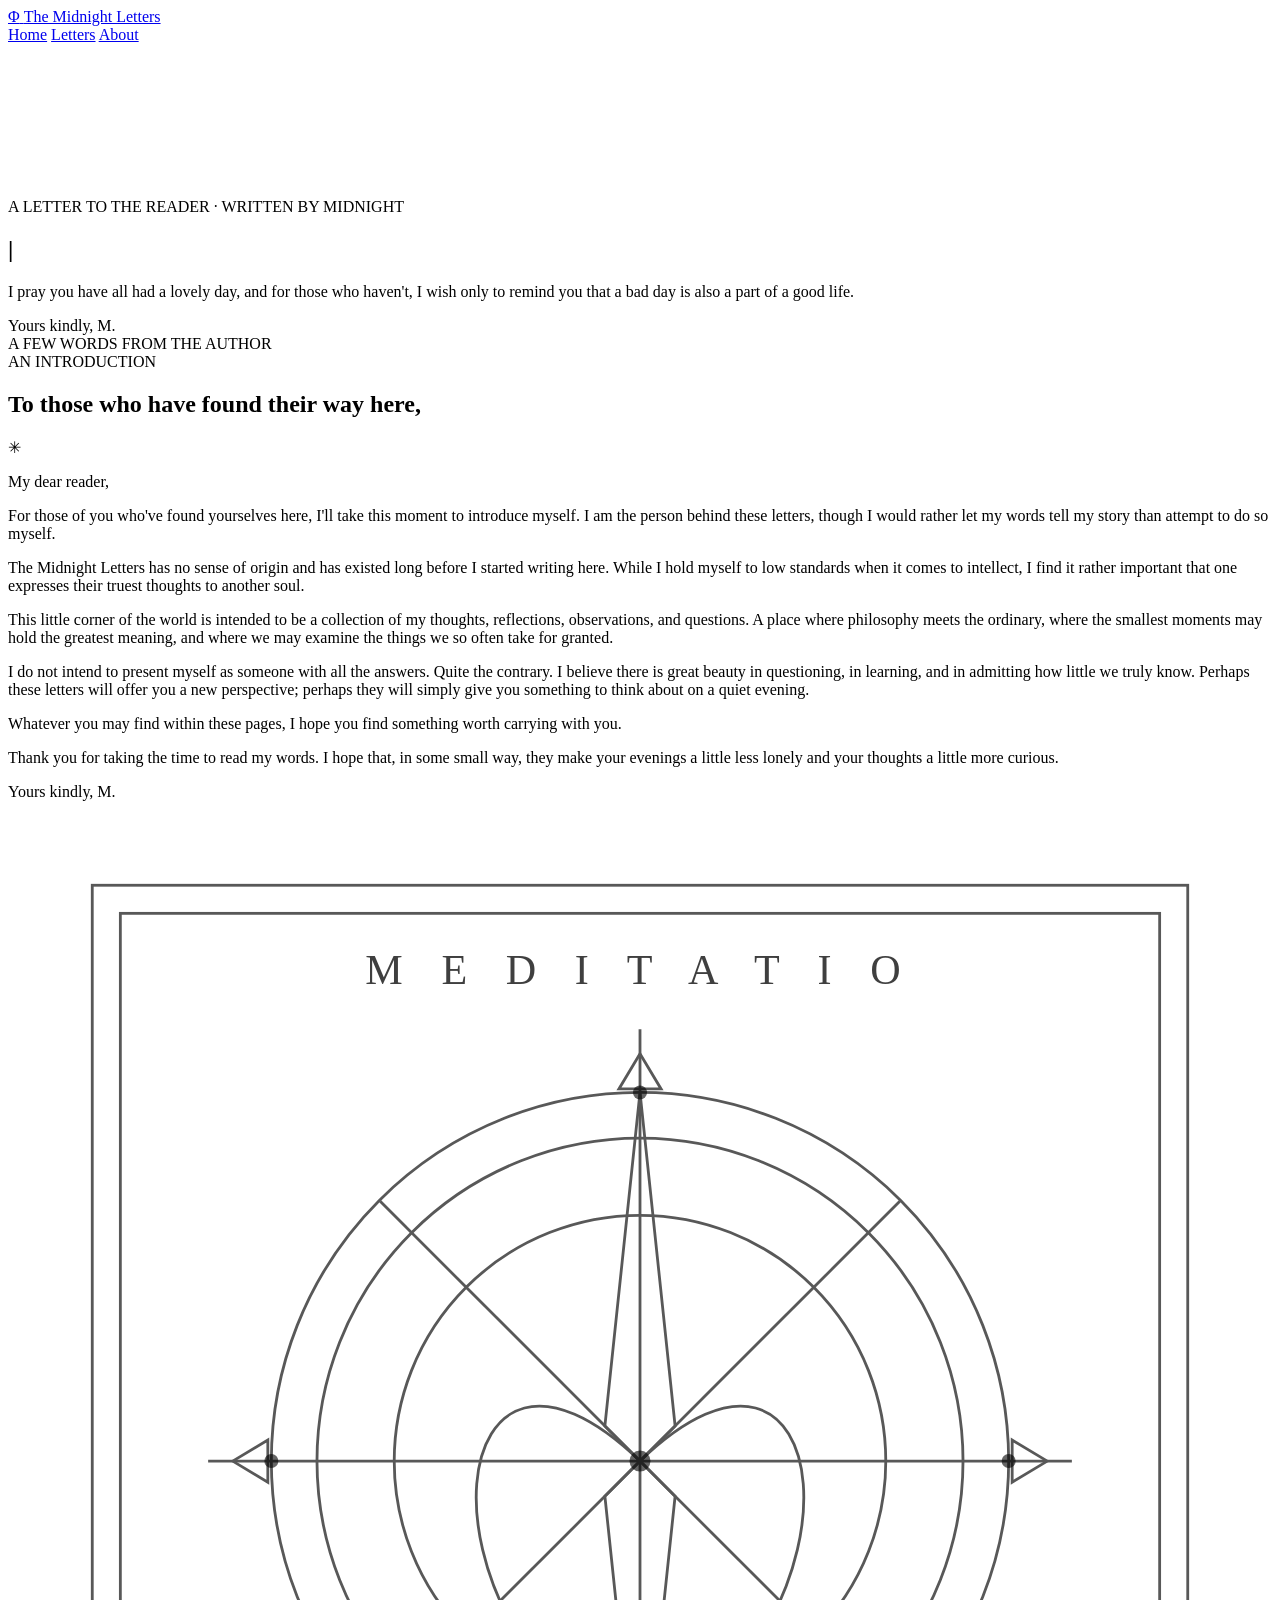
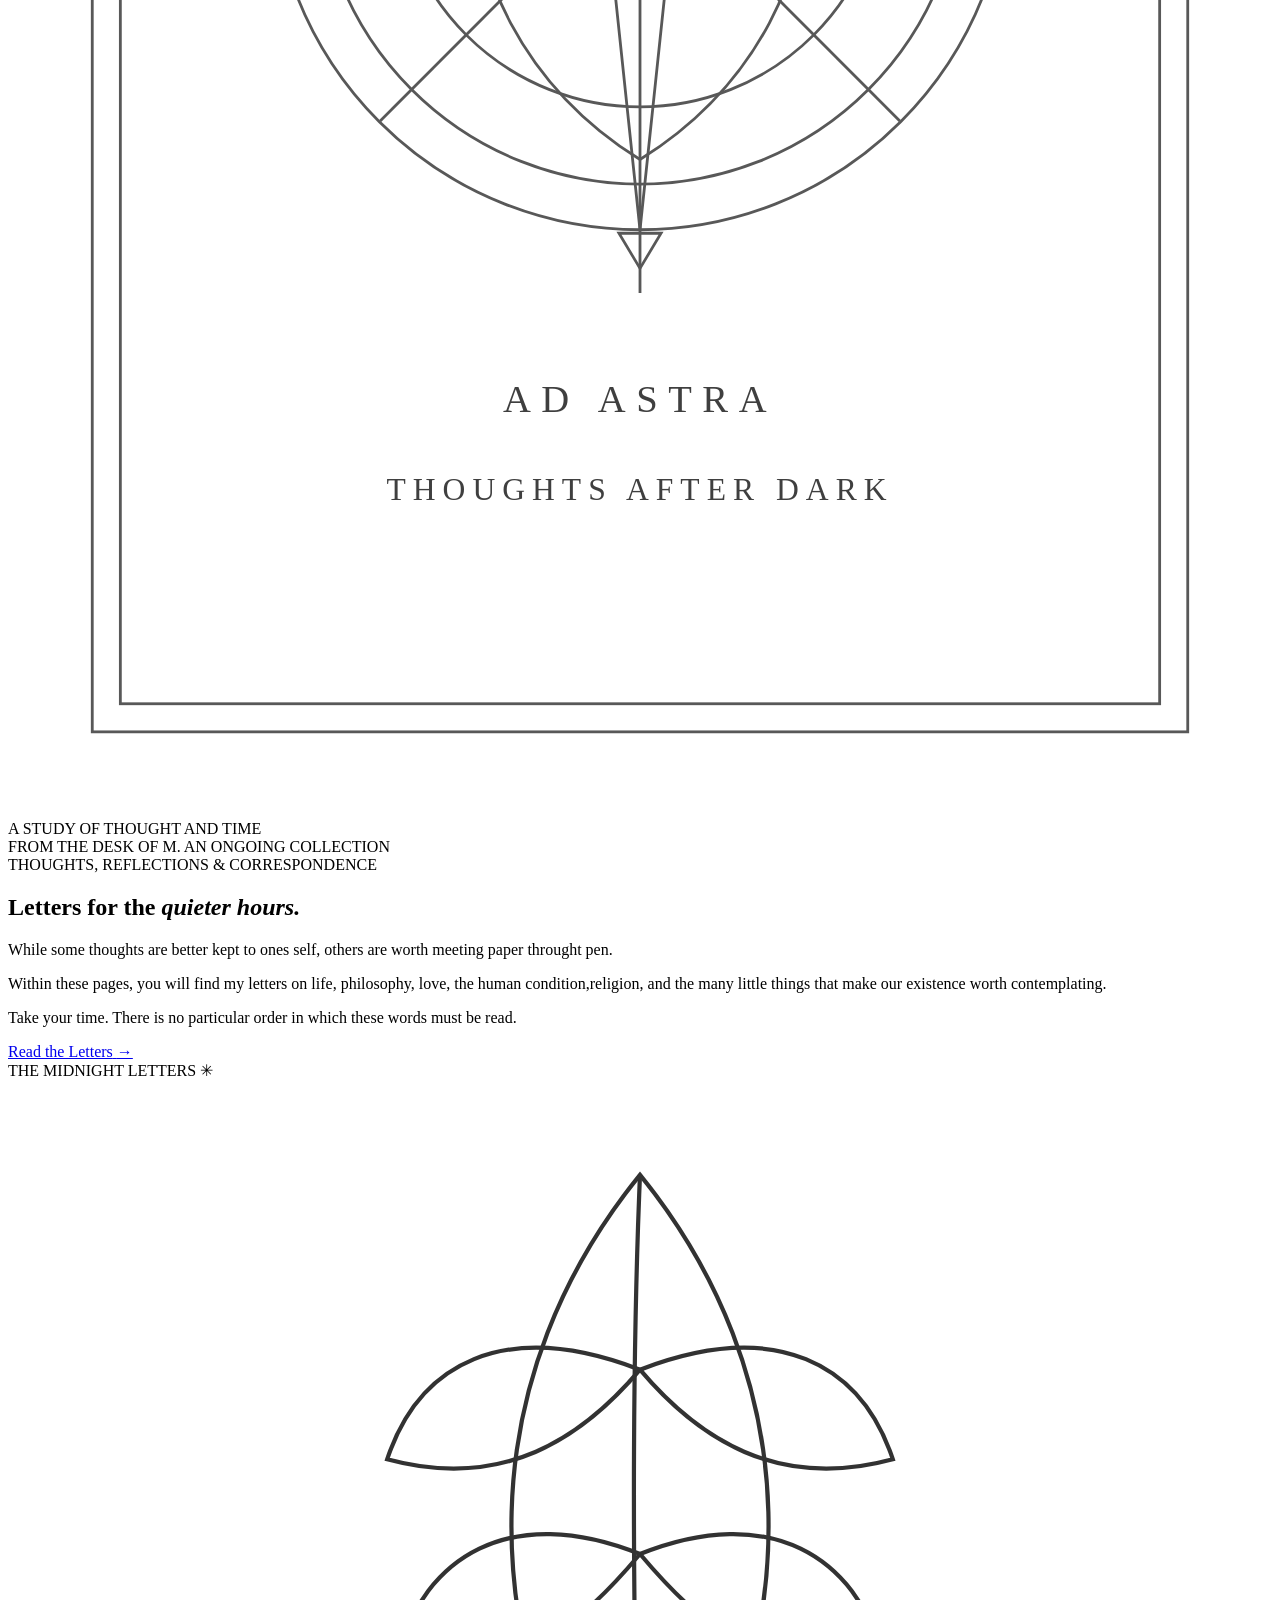
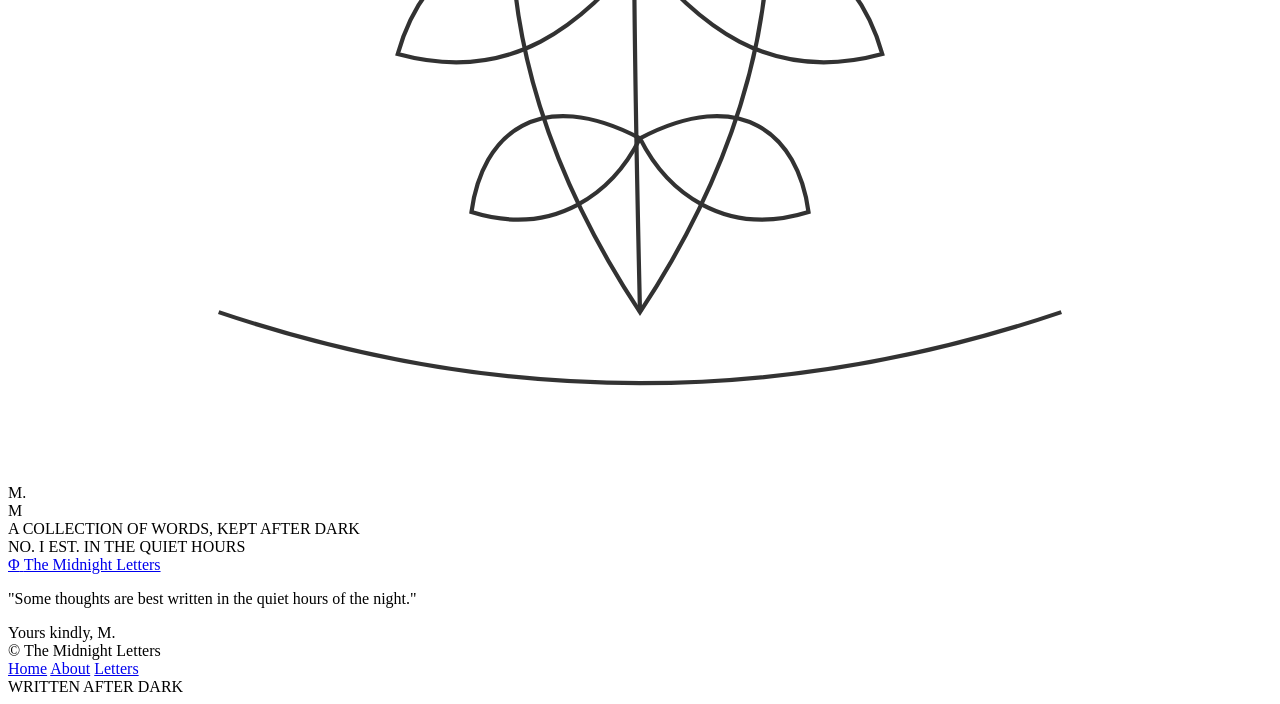
==== index.html @ 96b76bab "feat: enhance website archive, branding, and metadata - Build interactive bookshelf-style letters ar" ====
<!DOCTYPE html>
<html lang="en">

<head>
    <meta charset="UTF-8">
    <meta name="viewport" content="width=device-width, initial-scale=1.0">

    <title>The Midnight Letters | A Correspondence with the Quieter Hours</title>

    <meta name="description"
        content="The Midnight Letters is a quiet collection of philosophical reflections, personal correspondence and thoughts on life, time, solitude and the human experience.">

    <meta name="author" content="M.">
    <meta name="robots" content="index, follow">

    <link rel="canonical" href="https://themidnightletters.netlify.app/">

    <!-- Open Graph -->
    <meta property="og:type" content="website">
    <meta property="og:title" content="The Midnight Letters">
    <meta property="og:description"
        content="A correspondence with the quieter hours. Reflections on life, philosophy and the things left unsaid.">
    <meta property="og:url" content="https://themidnightletters.netlify.app/">
    <meta property="og:image" content="https://themidnightletters.netlify.app/assets/og-image.jpg">
    <meta property="og:image:width" content="1200">
    <meta property="og:image:height" content="630">
    <meta property="og:image:alt" content="The Midnight Letters — A correspondence with the quieter hours.">
    <meta property="og:site_name" content="The Midnight Letters">
    <meta property="og:locale" content="en_ZA">

    <!-- Twitter / X -->
    <meta name="twitter:card" content="summary_large_image">
    <meta name="twitter:title" content="The Midnight Letters">
    <meta name="twitter:description" content="A correspondence with the quieter hours.">
    <meta name="twitter:image" content="https://themidnightletters.netlify.app/assets/og-image.jpg">

    <!-- Favicons -->
    <link rel="icon" type="image/x-icon" href="assets/favicon_io/favicon.ico">
    <link rel="icon" type="image/png" sizes="32x32" href="assets/favicon_io/favicon-32x32.png">
    <link rel="icon" type="image/png" sizes="16x16" href="assets/favicon_io/favicon-16x16.png">
    <link rel="apple-touch-icon" sizes="180x180" href="assets/favicon_io/apple-touch-icon.png">
    <link rel="manifest" href="assets/favicon_io/site.webmanifest">


    <script type="application/ld+json">
{
  "@context": "https://schema.org",
  "@graph": [
    {
      "@type": "WebSite",
      "@id": "https://themidnightletter.netlify.app/#website",
      "url": "https://themidnightletter.netlify.app/",
      "name": "The Midnight Letters",
      "description": "A correspondence with the quieter hours. A collection of philosophical reflections and personal writing.",
      "inLanguage": "en-ZA"
    },
    {
      "@type": "WebPage",
      "@id": "https://themidnightletter.netlify.app/#webpage",
      "url": "https://themidnightletter.netlify.app/",
      "name": "The Midnight Letters | A Correspondence with the Quieter Hours",
      "description": "A quiet collection of philosophical reflections, personal correspondence and thoughts on life, time, solitude and the human experience.",
      "isPartOf": {
        "@id": "https://themidnightletter.netlify.app/#website"
      },
      "inLanguage": "en-ZA"
    }
  ]
}
</script>

</head>

<body>

    <!-- Navigation -->

    <header class="site-header">

        <a href="#" class="logo" aria-label="The Midnight Letters home">

            <span class="logo-symbol" aria-hidden="true">Φ</span>

            <span class="logo-name">The Midnight Letters</span>

        </a>


        <nav class="nav-links" aria-label="Main navigation">

            <a href="#" class="nav-link active">Home</a>

            <a href="#letters" class="nav-link">Letters</a>

            <a href="#about" class="nav-link">About</a>

        </nav>

    </header>


    <!-- Hero -->

    <main>

        <section class="hero-section">

            <!-- Interactive astronomical illustration -->

            <canvas id="astrolabe-canvas" aria-hidden="true"></canvas>

            <!-- Paper texture -->

            <div class="paper-grain" aria-hidden="true"></div>


            <div class="hero-content">

                <div class="hero-meta">

                    <span class="meta-line"></span>

                    <span>A LETTER TO THE READER</span>

                    <span class="meta-separator">·</span>

                    <span>WRITTEN BY MIDNIGHT</span>

                </div>


                <h1>
                    <span id="typing-text" aria-label="Dear Readers of the Midnight Letters,"></span><span
                        class="typing-cursor" aria-hidden="true">|</span>
                </h1>


                <div class="hero-body">

                    <p class="hero-description">
                        I pray you have all had a lovely day, and for those
                        who haven't, I wish only to remind you that a bad
                        day is also a part of a good life.
                    </p>


                    <div class="sign-off">

                        <span class="sign-off-line"></span>

                        <span>Yours kindly, M.</span>

                    </div>

                </div>

            </div>

        </section>

        <!-- About -->
        <section class="about-section" id="about">
            <div class="about-grain" aria-hidden="true"></div>

            <div class="about-container">

                <div class="about-heading">
                    <span class="about-eyebrow">A FEW WORDS FROM THE AUTHOR</span>
                    <span class="about-heading-line"></span>
                </div>

                <div class="about-layout">

                    <article class="letter-content">

                        <span class="letter-date">AN INTRODUCTION</span>

                        <h2>To those who have found their way here,</h2>

                        <div class="letter-divider">
                            <span></span>
                            <span>✳</span>
                            <span></span>
                        </div>

                        <div class="letter-body">

                            <p class="letter-greeting">My dear reader,</p>

                            <p>
                                For those of you who've found yourselves here, I'll take this moment to introduce
                                myself. I am the person behind these letters, though I would rather let my words tell my
                                story than attempt to do so myself.
                            </p>

                            <p>
                                The Midnight Letters has no sense of origin and has existed long before I started
                                writing here. While I hold myself to low standards when it comes to intellect, I find it
                                rather important that one expresses their truest thoughts to another soul.
                            </p>

                            <p>
                                This little corner of the world is intended to
                                be a collection of my thoughts, reflections,
                                observations, and questions. A place where
                                philosophy meets the ordinary, where the
                                smallest moments may hold the greatest meaning,
                                and where we may examine the things we so often
                                take for granted.
                            </p>

                            <p>
                                I do not intend to present myself as someone
                                with all the answers. Quite the contrary.
                                I believe there is great beauty in questioning,
                                in learning, and in admitting how little we
                                truly know. Perhaps these letters will offer
                                you a new perspective; perhaps they will simply
                                give you something to think about on a quiet
                                evening.
                            </p>

                            <p>
                                Whatever you may find within these pages,
                                I hope you find something worth carrying
                                with you.
                            </p>

                            <p>
                                Thank you for taking the time to read my words.
                                I hope that, in some small way, they make your
                                evenings a little less lonely and your thoughts
                                a little more curious.
                            </p>

                        </div>

                        <div class="letter-signature">
                            <span>Yours kindly,</span>
                            <span class="signature-name">M.</span>
                        </div>

                    </article>

                    <aside class="about-illustration" aria-hidden="true">

                        <div class="illustration-frame">

                            <svg viewBox="0 0 360 460" xmlns="http://www.w3.org/2000/svg">

                                <g fill="none" stroke="currentColor" stroke-width="0.8" opacity="0.65">

                                    <rect x="24" y="24" width="312" height="412" />

                                    <rect x="32" y="32" width="296" height="396" />

                                    <circle cx="180" cy="188" r="105" />
                                    <circle cx="180" cy="188" r="92" />
                                    <circle cx="180" cy="188" r="70" />

                                    <path d="M180 65 V311" />
                                    <path d="M57 188 H303" />

                                    <path d="M106 114 L254 262" />
                                    <path d="M254 114 L106 262" />

                                    <path d="M180 83 L190 178 L180 188 L170 178 Z" />
                                    <path d="M180 293 L190 198 L180 188 L170 198 Z" />

                                    <path d="M180 72 L174 82 H186 Z" />
                                    <path d="M180 304 L174 294 H186 Z" />
                                    <path d="M64 188 L74 182 V194 Z" />
                                    <path d="M296 188 L286 182 V194 Z" />

                                    <path d="M180 188
                                     C125 135 111 230 180 273
                                     C249 230 235 135 180 188 Z" />

                                </g>

                                <g fill="currentColor" font-family="Georgia, serif" text-anchor="middle" opacity="0.75">

                                    <text x="180" y="52" font-size="12" letter-spacing="4">M E D I T A T I O</text>

                                    <text x="180" y="345" font-size="11" letter-spacing="3">AD ASTRA</text>

                                    <text x="180" y="370" font-size="9" letter-spacing="2">THOUGHTS AFTER DARK</text>

                                </g>

                                <g fill="currentColor" opacity="0.6">
                                    <circle cx="180" cy="188" r="3" />
                                    <circle cx="180" cy="83" r="2" />
                                    <circle cx="285" cy="188" r="2" />
                                    <circle cx="75" cy="188" r="2" />
                                </g>

                            </svg>

                        </div>

                        <span class="illustration-caption">
                            A STUDY OF THOUGHT AND TIME
                        </span>

                    </aside>

                </div>

            </div>
        </section>

        <!-- Letters -->

        <section class="letters-section" id="letters">

            <div class="letters-grain" aria-hidden="true"></div>

            <div class="letters-container">

                <div class="letters-topline">
                    <span>FROM THE DESK OF M.</span>
                    <span class="letters-topline-line"></span>
                    <span>AN ONGOING COLLECTION</span>
                </div>

                <div class="letters-content">

                    <div class="letters-copy">

                        <span class="letters-eyebrow">
                            THOUGHTS, REFLECTIONS & CORRESPONDENCE
                        </span>

                        <h2>
                            Letters for the
                            <em>quieter hours.</em>
                        </h2>

                        <p>
                            While some thoughts are better kept to ones self, others are worth meeting paper throught
                            pen.
                        </p>

                        <p>
                            Within these pages, you will find my letters
                            on life, philosophy, love, the human condition,religion,
                            and the many little things that make our
                            existence worth contemplating.
                        </p>

                        <p>
                            Take your time. There is no particular order
                            in which these words must be read.
                        </p>

                        <a href="letters.html" class="letters-cta">
                            <span>Read the Letters</span>
                            <span class="letters-cta-arrow">→</span>
                        </a>

                    </div>

                    <div class="letters-artwork" aria-hidden="true">

                        <div class="letter-illustration">

                            <div class="letter-paper">

                                <div class="paper-top">
                                    <span>THE MIDNIGHT LETTERS</span>
                                    <span>✳</span>
                                </div>

                                <div class="paper-decoration">
                                    <svg viewBox="0 0 240 190" xmlns="http://www.w3.org/2000/svg">

                                        <g fill="none" stroke="currentColor" stroke-width="0.8" opacity="0.8">

                                            <path d="M120 18
                                        C90 55 85 105 120 158
                                        C155 105 150 55 120 18Z" />

                                            <path d="M120 18
                                        C118 65 119 115 120 158" />

                                            <path d="M120 55
                                        C94 45 78 54 72 72
                                        C94 78 109 68 120 55Z" />

                                            <path d="M120 55
                                        C146 45 162 54 168 72
                                        C146 78 131 68 120 55Z" />

                                            <path d="M120 90
                                        C95 80 79 91 74 109
                                        C96 115 109 103 120 90Z" />

                                            <path d="M120 90
                                        C145 80 161 91 166 109
                                        C144 115 131 103 120 90Z" />

                                            <path d="M120 125
                                        C101 115 90 124 88 139
                                        C104 144 115 135 120 125Z" />

                                            <path d="M120 125
                                        C139 115 150 124 152 139
                                        C136 144 125 135 120 125Z" />

                                            <path d="M40 158 Q120 185 200 158" />

                                        </g>

                                    </svg>
                                </div>

                                <div class="paper-writing">
                                    <span></span>
                                    <span></span>
                                    <span></span>
                                    <span></span>
                                </div>

                                <div class="paper-signature">M.</div>

                            </div>

                            <div class="letter-seal">M</div>

                        </div>

                        <span class="letters-art-caption">
                            A COLLECTION OF WORDS, KEPT AFTER DARK
                        </span>

                    </div>

                </div>

                <div class="letters-bottomline">
                    <span>NO. I</span>
                    <span>EST. IN THE QUIET HOURS</span>
                </div>

            </div>

        </section>

        <!-- Footer -->

        <footer class="site-footer">

            <div class="footer-grain" aria-hidden="true"></div>

            <div class="footer-container">

                <div class="footer-main">

                    <a href="#" class="footer-brand">
                        <span class="footer-symbol">Φ</span>
                        <span>The Midnight Letters</span>
                    </a>

                    <p class="footer-quote">
                        "Some thoughts are best written in the
                        quiet hours of the night."
                    </p>

                    <span class="footer-signature">
                        Yours kindly, M.
                    </span>

                </div>

                <div class="footer-divider"></div>

                <div class="footer-bottom">

                    <span class="footer-copyright">
                        © <span id="copyright-year"></span>
                        The Midnight Letters
                    </span>

                    <nav class="footer-navigation" aria-label="Footer navigation">

                        <a href="#">Home</a>
                        <a href="#about">About</a>
                        <a href="letters.html">Letters</a>

                    </nav>

                    <span class="footer-credit">
                        WRITTEN AFTER DARK
                    </span>

                </div>

            </div>

        </footer>


    </main>

</body>

</html>
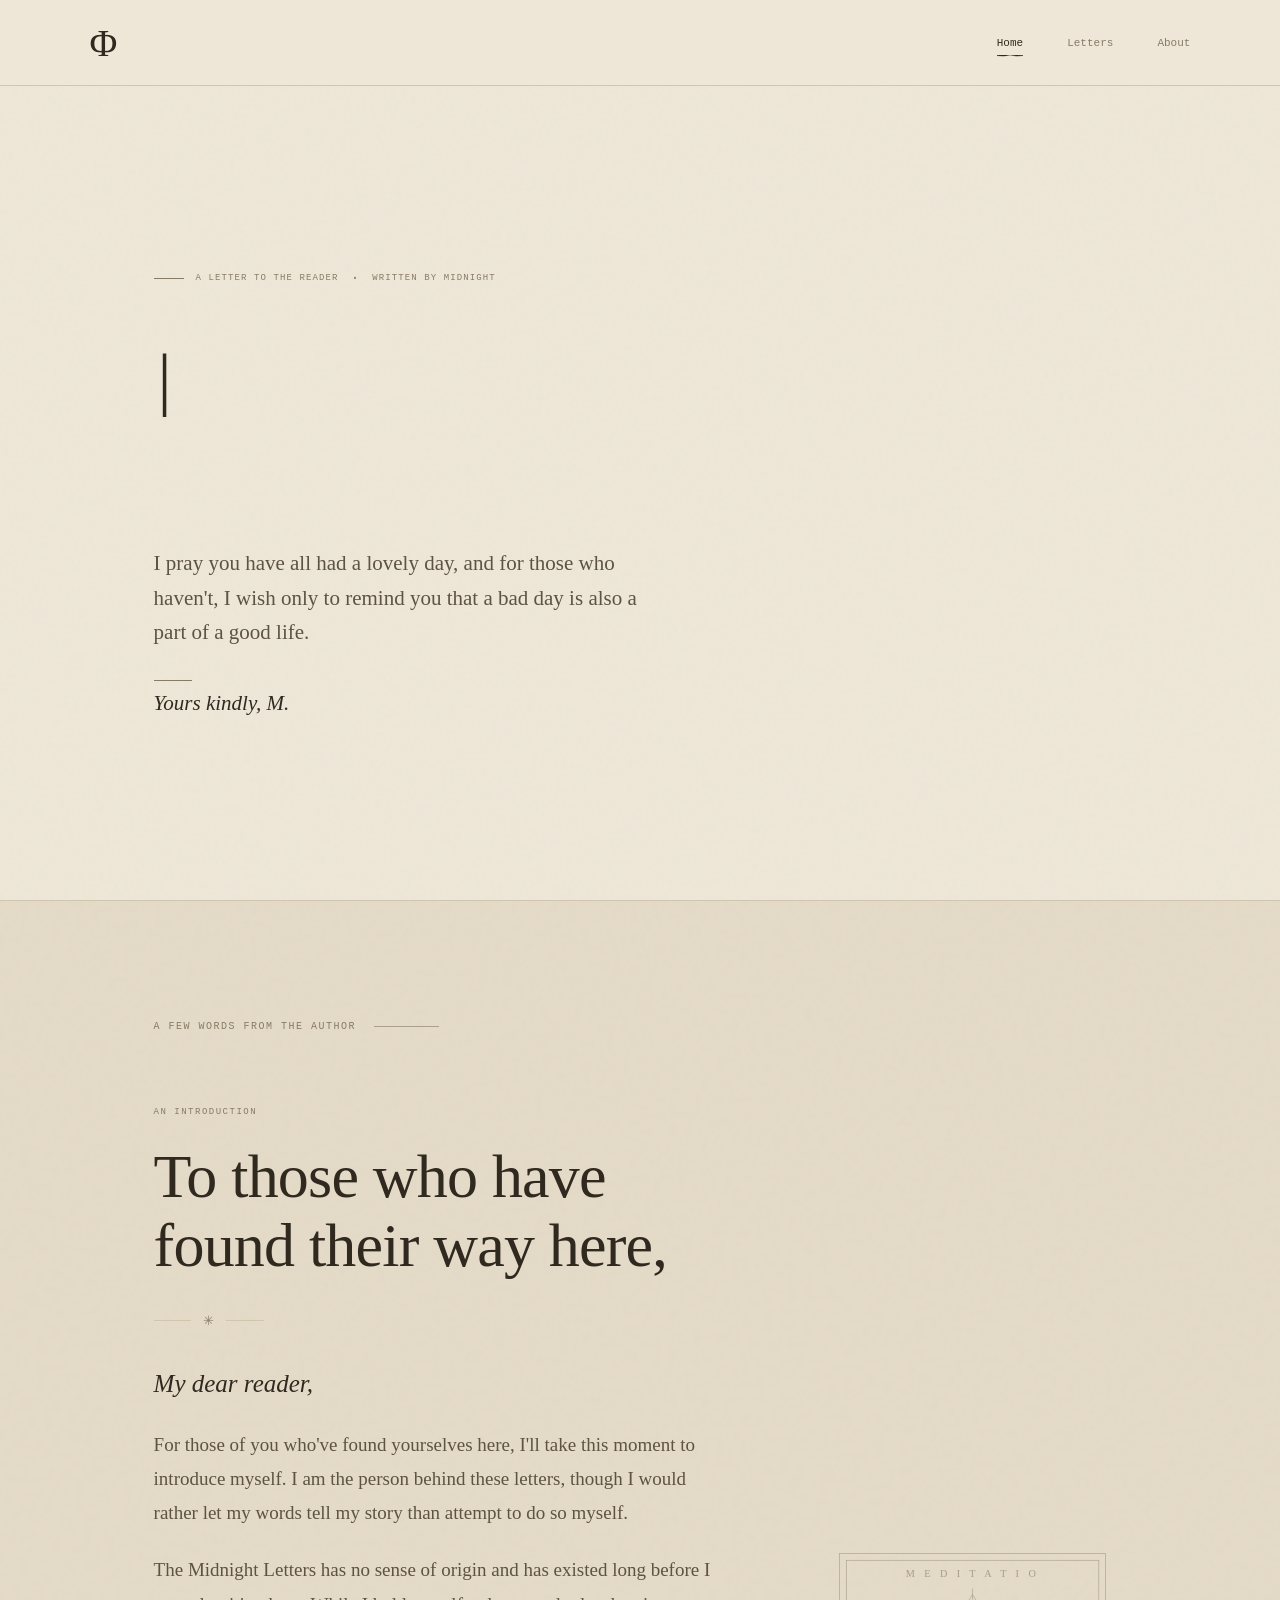
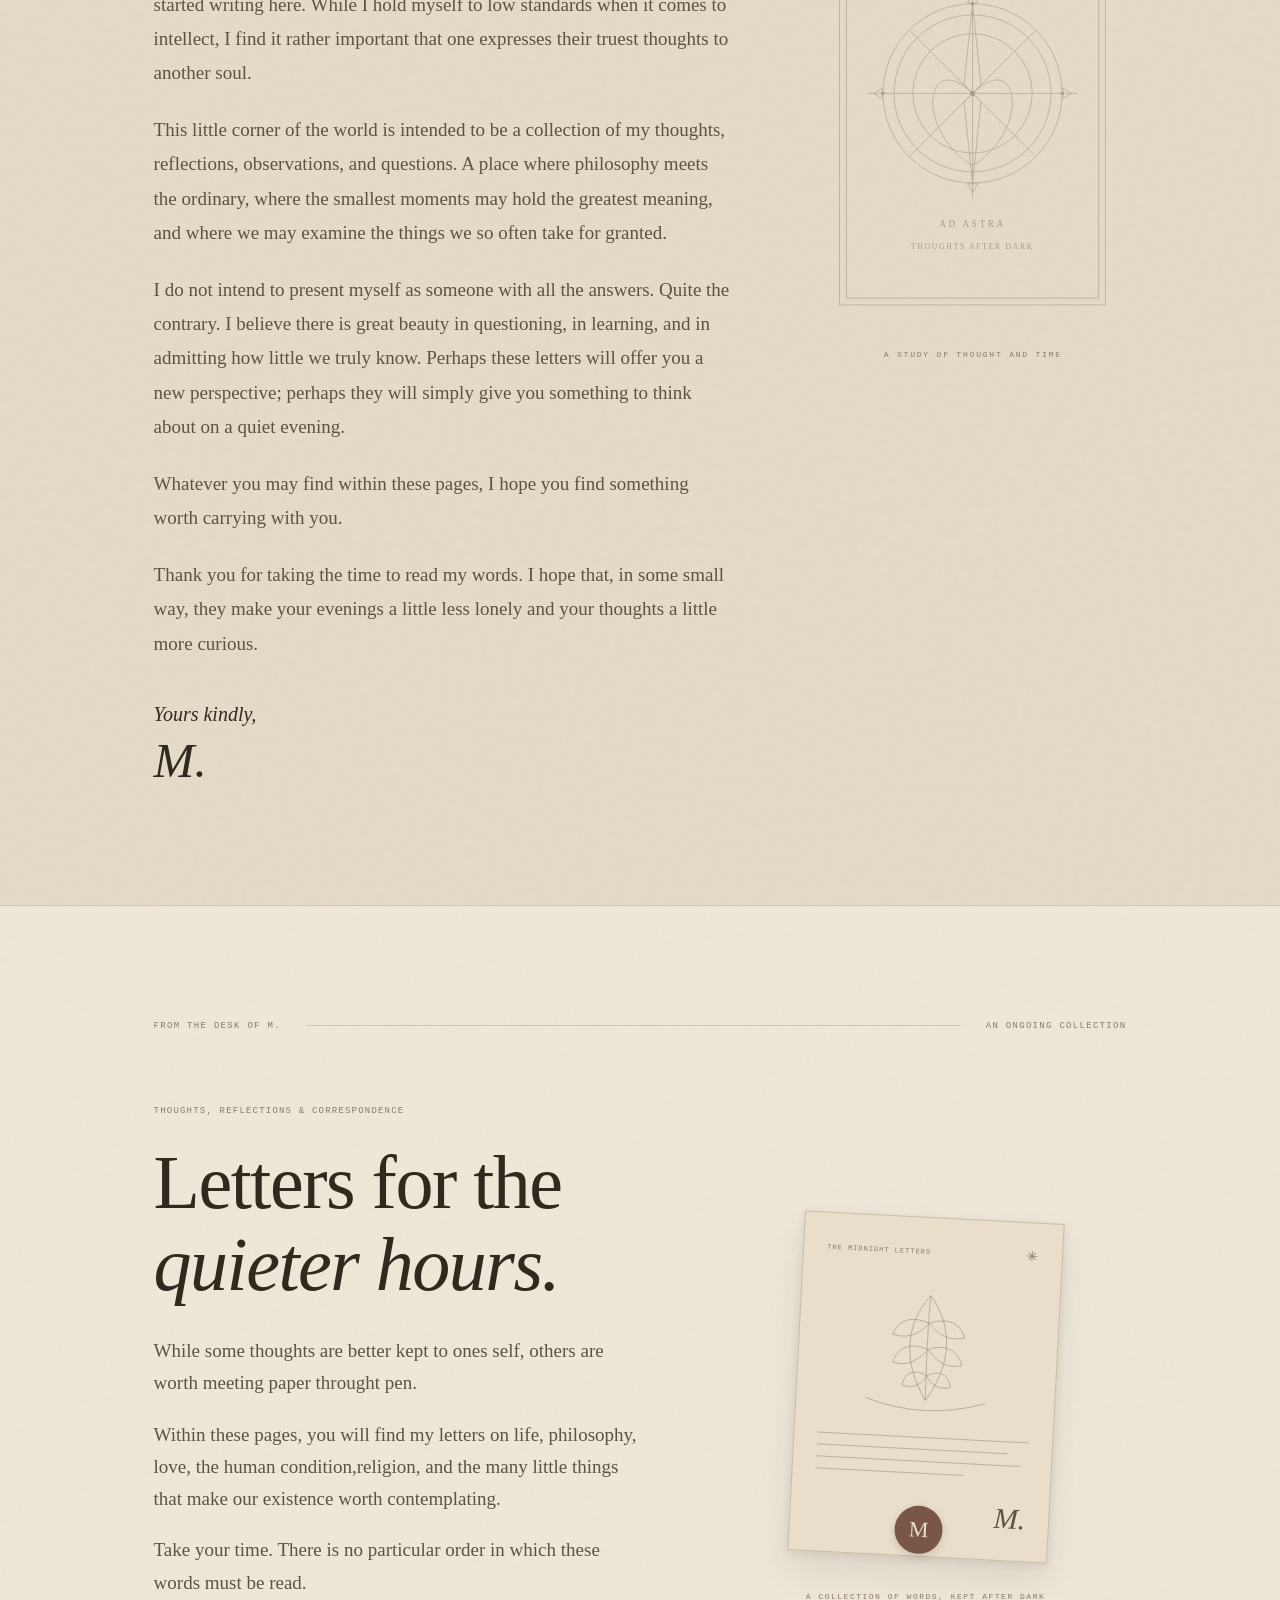
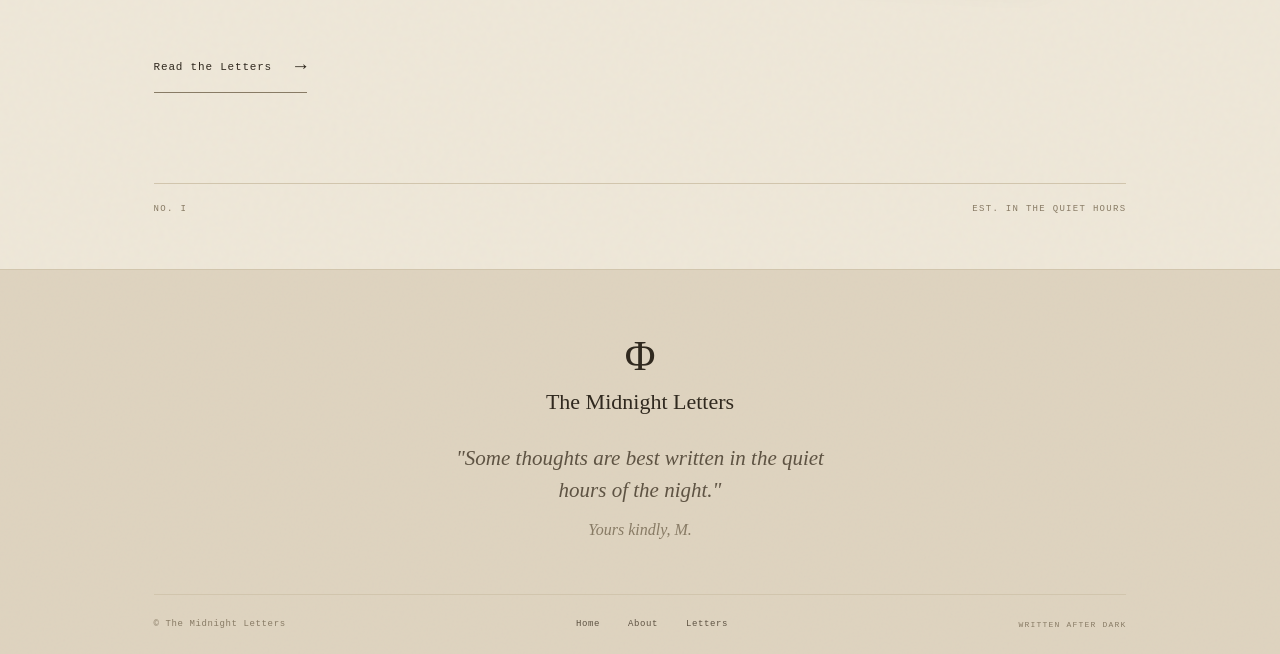
==== commit da6abbc7: "(feat): forgot to add styling - added styling to index and letters" ====
--- a/index.html
+++ b/index.html
@@ -40,7 +40,7 @@
     <link rel="icon" type="image/png" sizes="16x16" href="assets/favicon_io/favicon-16x16.png">
     <link rel="apple-touch-icon" sizes="180x180" href="assets/favicon_io/apple-touch-icon.png">
     <link rel="manifest" href="assets/favicon_io/site.webmanifest">
-
+    <link rel="stylesheet" href="css/style.css">
 
     <script type="application/ld+json">
 {
--- a/css/style.css
+++ b/css/style.css
@@ -0,0 +1,1141 @@
+/* =========================================
+   THE MIDNIGHT LETTERS
+   Classical literary aesthetic
+========================================= */
+
+:root {
+    --paper: #eee7d8;
+    --paper-dark: #e4dac7;
+
+    --ink: #30291f;
+    --ink-soft: #5e5343;
+    --ink-faded: #887b65;
+
+    --border: #d1c5ad;
+
+    --serif: 'EB Garamond', Georgia, serif;
+    --display: 'IM Fell English', Georgia, serif;
+    --typewriter: 'Special Elite', monospace;
+}
+
+* {
+    box-sizing: border-box;
+    margin: 0;
+    padding: 0;
+}
+
+html {
+    scroll-behavior: smooth;
+}
+
+body {
+    min-height: 100vh;
+    background: var(--paper);
+    color: var(--ink);
+    font-family: var(--serif);
+}
+
+
+/* =========================================
+   NAVIGATION
+========================================= */
+
+.site-header {
+    width: 100%;
+    height: 86px;
+
+    display: flex;
+    align-items: center;
+    justify-content: space-between;
+
+    padding: 0 7%;
+
+    border-bottom: 1px solid var(--border);
+
+    position: relative;
+    z-index: 10;
+}
+
+
+/* =========================================
+   LOGO
+========================================= */
+
+.logo {
+    display: flex;
+    align-items: center;
+    gap: 13px;
+
+    text-decoration: none;
+    color: var(--ink);
+}
+
+.logo-symbol {
+    font-family: var(--display);
+    font-size: 38px;
+    line-height: 1;
+
+    display: inline-block;
+
+    transition:
+        transform 0.7s ease,
+        color 0.4s ease;
+}
+
+.logo-name {
+    max-width: 0;
+    opacity: 0;
+    overflow: hidden;
+    white-space: nowrap;
+
+    font-family: var(--display);
+    font-size: 19px;
+
+    transition:
+        max-width 0.6s ease,
+        opacity 0.4s ease,
+        transform 0.5s ease;
+
+    transform: translateX(-8px);
+}
+
+.logo:hover .logo-symbol,
+.logo:focus-visible .logo-symbol {
+    transform: rotate(90deg);
+    color: var(--ink-soft);
+}
+
+.logo:hover .logo-name,
+.logo:focus-visible .logo-name {
+    max-width: 230px;
+    opacity: 1;
+    transform: translateX(0);
+}
+
+
+/* =========================================
+   NAVIGATION LINKS
+========================================= */
+
+.nav-links {
+    display: flex;
+    align-items: center;
+    gap: 44px;
+}
+
+.nav-link {
+    position: relative;
+
+    display: inline-block;
+
+    text-decoration: none;
+    color: var(--ink-faded);
+
+    font-family: var(--typewriter);
+    font-size: 11px;
+
+    padding: 9px 0;
+
+    transition:
+        color 0.35s ease,
+        transform 0.35s ease;
+}
+
+
+/* Organic ink stroke */
+
+.nav-link::after {
+    content: '';
+
+    position: absolute;
+
+    left: 0;
+    bottom: 1px;
+
+    width: 100%;
+    height: 2px;
+
+    background: var(--ink);
+
+    transform: scaleX(0);
+    transform-origin: left center;
+
+    clip-path: polygon(0 35%,
+            25% 15%,
+            50% 45%,
+            75% 20%,
+            100% 40%,
+            100% 75%,
+            75% 90%,
+            50% 65%,
+            25% 90%,
+            0 70%);
+
+    transition: transform 0.45s cubic-bezier(.2, .7, .2, 1);
+}
+
+.nav-link:hover,
+.nav-link:focus-visible {
+    color: var(--ink);
+    transform: translateY(-2px);
+}
+
+.nav-link:hover::after,
+.nav-link:focus-visible::after,
+.nav-link.active::after {
+    transform: scaleX(1);
+}
+
+.nav-link.active {
+    color: var(--ink);
+}
+
+
+/* =========================================
+   HERO SECTION
+========================================= */
+
+.hero-section {
+    position: relative;
+
+    min-height: calc(100vh - 86px);
+    min-height: calc(100svh - 86px);
+
+    display: flex;
+    align-items: center;
+
+    padding: 100px 12%;
+
+    overflow: hidden;
+}
+
+
+/* Interactive astronomical illustration */
+
+#astrolabe-canvas {
+    position: absolute;
+    inset: 0;
+
+    width: 100%;
+    height: 100%;
+
+    z-index: 0;
+
+    pointer-events: none;
+}
+
+
+/* Paper texture */
+
+.paper-grain {
+    position: absolute;
+    inset: 0;
+
+    pointer-events: none;
+    z-index: 1;
+
+    opacity: 0.16;
+
+    background-image: url("data:image/svg+xml,%3Csvg viewBox='0 0 180 180' xmlns='http://www.w3.org/2000/svg'%3E%3Cfilter id='n'%3E%3CfeTurbulence type='fractalNoise' baseFrequency='.9' numOctaves='3' stitchTiles='stitch'/%3E%3C/filter%3E%3Crect width='100%25' height='100%25' filter='url(%23n)' opacity='.22'/%3E%3C/svg%3E");
+}
+
+
+/* =========================================
+   HERO CONTENT
+========================================= */
+
+.hero-content {
+    position: relative;
+    z-index: 2;
+
+    width: 100%;
+    max-width: 820px;
+}
+
+
+/* Editorial metadata */
+
+.hero-meta {
+    display: flex;
+    align-items: center;
+    gap: 12px;
+
+    margin-bottom: 38px;
+
+    color: var(--ink-faded);
+
+    font-family: var(--typewriter);
+    font-size: 9px;
+    letter-spacing: 1.1px;
+}
+
+.meta-line {
+    width: 30px;
+    height: 1px;
+    background: var(--ink-faded);
+}
+
+.meta-separator {
+    font-size: 14px;
+}
+
+
+/* Heading */
+
+.hero-content h1 {
+    max-width: 760px;
+
+    font-family: var(--display);
+    font-weight: 400;
+
+    font-size: clamp(48px, 7vw, 88px);
+    line-height: 1.12;
+
+    letter-spacing: -1.8px;
+
+    color: var(--ink);
+
+    min-height: 2.25em;
+}
+
+.typing-cursor {
+    display: inline-block;
+
+    font-family: var(--serif);
+    font-size: 0.8em;
+
+    margin-left: 4px;
+
+    animation: cursor-blink 1s steps(2, start) infinite;
+}
+
+@keyframes cursor-blink {
+    to {
+        visibility: hidden;
+    }
+}
+
+
+/* Letter body */
+
+.hero-body {
+    margin-top: 24px;
+    max-width: 490px;
+}
+
+.hero-description {
+    font-family: var(--serif);
+    font-size: 21px;
+
+    line-height: 1.65;
+    color: var(--ink-soft);
+}
+
+
+/* Signature */
+
+.sign-off {
+    margin-top: 30px;
+
+    display: flex;
+    flex-direction: column;
+    align-items: flex-start;
+    gap: 10px;
+
+    font-family: var(--display);
+    font-size: 21px;
+    font-style: italic;
+}
+
+.sign-off-line {
+    width: 38px;
+    height: 1px;
+    background: var(--ink-faded);
+}
+
+
+/* =========================================
+   RESPONSIVE
+========================================= */
+
+@media (max-width: 768px) {
+
+    .site-header {
+        height: 75px;
+        padding: 0 5%;
+    }
+
+    .logo-name {
+        display: none;
+    }
+
+    .nav-links {
+        gap: 23px;
+    }
+
+    .hero-section {
+        min-height: calc(100svh - 75px);
+        padding: 85px 7%;
+    }
+
+    .hero-content h1 {
+        font-size: clamp(45px, 9vw, 65px);
+        min-height: 2.6em;
+    }
+
+    .hero-meta {
+        font-size: 8px;
+        gap: 8px;
+        margin-bottom: 30px;
+    }
+
+    .hero-description {
+        font-size: 19px;
+    }
+}
+
+
+@media (max-width: 420px) {
+
+    .site-header {
+        padding: 0 20px;
+    }
+
+    .nav-links {
+        gap: 17px;
+    }
+
+    .nav-link {
+        font-size: 9px;
+    }
+
+    .hero-section {
+        padding: 75px 24px;
+    }
+
+    .hero-content h1 {
+        font-size: 47px;
+        letter-spacing: -1px;
+    }
+
+    .hero-description {
+        font-size: 18px;
+    }
+}
+
+
+/* =========================================
+   ABOUT SECTION
+========================================= */
+
+.about-section {
+    position: relative;
+    padding: 120px 12%;
+    background: var(--paper-dark);
+    color: var(--ink);
+    overflow: hidden;
+    border-top: 1px solid var(--border);
+}
+
+.about-grain {
+    position: absolute;
+    inset: 0;
+    pointer-events: none;
+    opacity: 0.13;
+    background-image: url("data:image/svg+xml,%3Csvg viewBox='0 0 180 180' xmlns='http://www.w3.org/2000/svg'%3E%3Cfilter id='n'%3E%3CfeTurbulence type='fractalNoise' baseFrequency='.9' numOctaves='3' stitchTiles='stitch'/%3E%3C/filter%3E%3Crect width='100%25' height='100%25' filter='url(%23n)' opacity='.22'/%3E%3C/svg%3E");
+}
+
+.about-container {
+    position: relative;
+    z-index: 1;
+    max-width: 1200px;
+    margin: 0 auto;
+}
+
+.about-heading {
+    display: flex;
+    align-items: center;
+    gap: 18px;
+    margin-bottom: 75px;
+}
+
+.about-eyebrow {
+    font-family: var(--typewriter);
+    font-size: 10px;
+    letter-spacing: 1.5px;
+    color: var(--ink-faded);
+    white-space: nowrap;
+}
+
+.about-heading-line {
+    width: 65px;
+    height: 1px;
+    background: var(--ink-faded);
+    opacity: 0.6;
+}
+
+.about-layout {
+    display: grid;
+    grid-template-columns: minmax(0, 1.5fr) minmax(240px, 0.8fr);
+    align-items: center;
+    gap: 90px;
+}
+
+/* Letter */
+
+.letter-content {
+    max-width: 680px;
+}
+
+.letter-date {
+    display: block;
+    margin-bottom: 25px;
+    font-family: var(--typewriter);
+    font-size: 9px;
+    letter-spacing: 1.5px;
+    color: var(--ink-faded);
+}
+
+.letter-content h2 {
+    max-width: 650px;
+    font-family: var(--display);
+    font-size: clamp(42px, 5vw, 62px);
+    font-weight: 400;
+    line-height: 1.12;
+    letter-spacing: -0.8px;
+    color: var(--ink);
+}
+
+.letter-divider {
+    display: flex;
+    align-items: center;
+    gap: 12px;
+    width: 110px;
+    margin: 32px 0;
+    color: var(--ink-faded);
+}
+
+.letter-divider span:first-child,
+.letter-divider span:last-child {
+    flex: 1;
+    height: 1px;
+    background: var(--border);
+}
+
+.letter-divider span:nth-child(2) {
+    font-size: 13px;
+}
+
+.letter-body {
+    font-family: var(--serif);
+    font-size: 19px;
+    line-height: 1.8;
+    color: var(--ink-soft);
+}
+
+.letter-body p {
+    margin-bottom: 23px;
+}
+
+.letter-body .letter-greeting {
+    font-family: var(--display);
+    font-size: 25px;
+    font-style: italic;
+    color: var(--ink);
+    margin-bottom: 22px;
+}
+
+.letter-signature {
+    display: flex;
+    flex-direction: column;
+    align-items: flex-start;
+    gap: 7px;
+    margin-top: 42px;
+    font-family: var(--display);
+    font-size: 20px;
+    font-style: italic;
+    color: var(--ink);
+}
+
+.signature-name {
+    font-size: 49px;
+    line-height: 1;
+    margin-top: 3px;
+}
+
+/* Antique illustration */
+
+.about-illustration {
+    display: flex;
+    flex-direction: column;
+    align-items: center;
+    justify-content: center;
+    color: var(--ink-faded);
+}
+
+.illustration-frame {
+    width: 100%;
+    max-width: 360px;
+    opacity: 0.85;
+    transition: opacity 0.5s ease, transform 0.7s ease;
+}
+
+.illustration-frame svg {
+    display: block;
+    width: 100%;
+    height: auto;
+}
+
+.about-illustration:hover .illustration-frame {
+    opacity: 1;
+    transform: rotate(-1deg);
+}
+
+.illustration-caption {
+    margin-top: 25px;
+    font-family: var(--typewriter);
+    font-size: 8px;
+    letter-spacing: 1.8px;
+    text-align: center;
+    color: var(--ink-faded);
+}
+
+/* Responsive */
+
+@media (max-width: 900px) {
+    .about-section {
+        padding: 100px 8%;
+    }
+
+    .about-layout {
+        grid-template-columns: 1fr;
+        gap: 65px;
+    }
+
+    .about-illustration {
+        max-width: 330px;
+        margin: 0 auto;
+    }
+
+    .illustration-frame {
+        max-width: 300px;
+    }
+}
+
+@media (max-width: 600px) {
+    .about-section {
+        padding: 85px 7%;
+    }
+
+    .about-heading {
+        margin-bottom: 50px;
+    }
+
+    .letter-content h2 {
+        font-size: 43px;
+    }
+
+    .letter-body {
+        font-size: 18px;
+        line-height: 1.75;
+    }
+
+    .about-layout {
+        gap: 50px;
+    }
+}
+
+
+/* =========================================
+   LETTERS SECTION
+========================================= */
+
+.letters-section {
+    position: relative;
+    padding: 115px 12% 55px;
+    background: var(--paper);
+    border-top: 1px solid var(--border);
+    overflow: hidden;
+}
+
+.letters-grain {
+    position: absolute;
+    inset: 0;
+    pointer-events: none;
+    opacity: 0.13;
+    background-image: url("data:image/svg+xml,%3Csvg viewBox='0 0 180 180' xmlns='http://www.w3.org/2000/svg'%3E%3Cfilter id='n'%3E%3CfeTurbulence type='fractalNoise' baseFrequency='.9' numOctaves='3' stitchTiles='stitch'/%3E%3C/filter%3E%3Crect width='100%25' height='100%25' filter='url(%23n)' opacity='.22'/%3E%3C/svg%3E");
+}
+
+.letters-container {
+    position: relative;
+    z-index: 1;
+    max-width: 1200px;
+    margin: 0 auto;
+}
+
+.letters-topline,
+.letters-bottomline {
+    display: flex;
+    align-items: center;
+    justify-content: space-between;
+    font-family: var(--typewriter);
+    font-size: 9px;
+    letter-spacing: 1.3px;
+    color: var(--ink-faded);
+}
+
+.letters-topline {
+    margin-bottom: 75px;
+}
+
+.letters-topline-line {
+    flex: 1;
+    height: 1px;
+    margin: 0 25px;
+    background: var(--border);
+}
+
+.letters-content {
+    display: grid;
+    grid-template-columns: 1.1fr 0.9fr;
+    align-items: center;
+    gap: 80px;
+}
+
+.letters-copy {
+    max-width: 590px;
+}
+
+.letters-eyebrow {
+    display: block;
+    margin-bottom: 25px;
+    font-family: var(--typewriter);
+    font-size: 9px;
+    letter-spacing: 1.2px;
+    color: var(--ink-faded);
+}
+
+.letters-copy h2 {
+    font-family: var(--display);
+    font-size: clamp(48px, 6vw, 76px);
+    font-weight: 400;
+    line-height: 1.08;
+    letter-spacing: -1.5px;
+    color: var(--ink);
+    margin-bottom: 30px;
+}
+
+.letters-copy h2 em {
+    display: block;
+    font-weight: 400;
+}
+
+.letters-copy p {
+    max-width: 490px;
+    margin-bottom: 19px;
+    font-family: var(--serif);
+    font-size: 19px;
+    line-height: 1.7;
+    color: var(--ink-soft);
+}
+
+/* CTA */
+
+.letters-cta {
+    display: inline-flex;
+    align-items: center;
+    gap: 23px;
+    margin-top: 24px;
+    padding: 14px 0;
+    border-bottom: 1px solid var(--ink-faded);
+    text-decoration: none;
+    color: var(--ink);
+    font-family: var(--typewriter);
+    font-size: 11px;
+    letter-spacing: 0.8px;
+    transition: gap 0.4s ease, color 0.4s ease;
+}
+
+.letters-cta-arrow {
+    font-size: 19px;
+    transition: transform 0.4s ease;
+}
+
+.letters-cta:hover,
+.letters-cta:focus-visible {
+    gap: 33px;
+    color: var(--ink-faded);
+}
+
+.letters-cta:hover .letters-cta-arrow,
+.letters-cta:focus-visible .letters-cta-arrow {
+    transform: translateX(5px);
+}
+
+/* Letter illustration */
+
+.letters-artwork {
+    display: flex;
+    flex-direction: column;
+    align-items: center;
+    justify-content: center;
+}
+
+.letter-illustration {
+    position: relative;
+    width: 300px;
+    height: 380px;
+    display: flex;
+    justify-content: center;
+    align-items: center;
+    transform: rotate(3deg);
+    transition: transform 0.7s ease;
+}
+
+.letters-artwork:hover .letter-illustration {
+    transform: rotate(0deg) translateY(-5px);
+}
+
+.letter-paper {
+    position: relative;
+    width: 260px;
+    height: 340px;
+    padding: 25px 23px;
+    background: #e8deca;
+    border: 1px solid #cbbda4;
+    box-shadow:
+        0 3px 8px rgba(48, 41, 31, 0.08),
+        0 18px 35px rgba(48, 41, 31, 0.09);
+    display: flex;
+    flex-direction: column;
+    align-items: center;
+}
+
+.paper-top {
+    width: 100%;
+    display: flex;
+    justify-content: space-between;
+    align-items: center;
+    font-family: var(--typewriter);
+    font-size: 7px;
+    letter-spacing: 1px;
+    color: var(--ink-faded);
+}
+
+.paper-top span:last-child {
+    font-size: 14px;
+}
+
+.paper-decoration {
+    width: 180px;
+    margin-top: 22px;
+    color: var(--ink-faded);
+}
+
+.paper-decoration svg {
+    width: 100%;
+    display: block;
+}
+
+.paper-writing {
+    width: 100%;
+    display: flex;
+    flex-direction: column;
+    gap: 11px;
+    margin-top: 12px;
+    opacity: 0.45;
+}
+
+.paper-writing span {
+    display: block;
+    height: 1px;
+    background: var(--ink-faded);
+}
+
+.paper-writing span:nth-child(2) {
+    width: 90%;
+}
+
+.paper-writing span:nth-child(3) {
+    width: 96%;
+}
+
+.paper-writing span:nth-child(4) {
+    width: 70%;
+}
+
+.paper-signature {
+    align-self: flex-end;
+    margin-top: auto;
+    font-family: var(--display);
+    font-size: 29px;
+    font-style: italic;
+    color: var(--ink-soft);
+}
+
+.letter-seal {
+    position: absolute;
+    bottom: 23px;
+    left: 50%;
+    transform: translateX(-50%);
+    width: 48px;
+    height: 48px;
+    display: flex;
+    align-items: center;
+    justify-content: center;
+    border-radius: 50%;
+    background: #795747;
+    color: #e8deca;
+    font-family: var(--display);
+    font-size: 22px;
+    box-shadow: 0 3px 8px rgba(48, 41, 31, 0.15);
+}
+
+.letters-art-caption {
+    margin-top: 15px;
+    font-family: var(--typewriter);
+    font-size: 8px;
+    letter-spacing: 1.5px;
+    color: var(--ink-faded);
+    text-align: center;
+}
+
+.letters-bottomline {
+    margin-top: 90px;
+    padding-top: 20px;
+    border-top: 1px solid var(--border);
+}
+
+/* Responsive */
+
+@media (max-width: 900px) {
+    .letters-section {
+        padding: 95px 8% 45px;
+    }
+
+    .letters-content {
+        grid-template-columns: 1fr;
+        gap: 65px;
+    }
+
+    .letters-artwork {
+        margin: 0 auto;
+    }
+}
+
+@media (max-width: 600px) {
+    .letters-section {
+        padding: 80px 7% 35px;
+    }
+
+    .letters-topline {
+        margin-bottom: 55px;
+        font-size: 7px;
+        gap: 10px;
+    }
+
+    .letters-topline-line {
+        margin: 0 5px;
+    }
+
+    .letters-copy h2 {
+        font-size: 49px;
+    }
+
+    .letters-copy p {
+        font-size: 18px;
+    }
+
+    .letter-illustration {
+        transform: scale(0.9) rotate(3deg);
+    }
+
+    .letters-bottomline {
+        margin-top: 60px;
+        font-size: 7px;
+    }
+}
+
+
+/* =========================================
+   FOOTER
+========================================= */
+
+.site-footer {
+    position: relative;
+    padding: 65px 12% 25px;
+    background: #ded3bf;
+    border-top: 1px solid var(--border);
+    overflow: hidden;
+}
+
+.footer-grain {
+    position: absolute;
+    inset: 0;
+    pointer-events: none;
+    opacity: 0.12;
+
+    background-image: url("data:image/svg+xml,%3Csvg viewBox='0 0 180 180' xmlns='http://www.w3.org/2000/svg'%3E%3Cfilter id='n'%3E%3CfeTurbulence type='fractalNoise' baseFrequency='.9' numOctaves='3' stitchTiles='stitch'/%3E%3C/filter%3E%3Crect width='100%25' height='100%25' filter='url(%23n)' opacity='.22'/%3E%3C/svg%3E");
+}
+
+.footer-container {
+    position: relative;
+    z-index: 1;
+    max-width: 1200px;
+    margin: 0 auto;
+}
+
+.footer-main {
+    display: flex;
+    flex-direction: column;
+    align-items: center;
+    text-align: center;
+    padding-bottom: 55px;
+}
+
+.footer-brand {
+    display: flex;
+    flex-direction: column;
+    align-items: center;
+    gap: 12px;
+    color: var(--ink);
+    text-decoration: none;
+    font-family: var(--display);
+    font-size: 22px;
+}
+
+.footer-symbol {
+    font-size: 42px;
+    line-height: 1;
+    transition: transform 0.6s ease;
+}
+
+.footer-brand:hover .footer-symbol {
+    transform: rotate(90deg);
+}
+
+.footer-quote {
+    max-width: 390px;
+    margin-top: 28px;
+    font-family: var(--display);
+    font-size: 21px;
+    font-style: italic;
+    line-height: 1.5;
+    color: var(--ink-soft);
+}
+
+.footer-signature {
+    margin-top: 15px;
+    font-family: var(--serif);
+    font-size: 16px;
+    font-style: italic;
+    color: var(--ink-faded);
+}
+
+.footer-divider {
+    width: 100%;
+    height: 1px;
+    background: var(--border);
+}
+
+.footer-bottom {
+    display: flex;
+    justify-content: space-between;
+    align-items: center;
+    gap: 25px;
+    padding-top: 24px;
+    font-family: var(--typewriter);
+    font-size: 9px;
+    letter-spacing: 0.6px;
+    color: var(--ink-faded);
+}
+
+.footer-navigation {
+    display: flex;
+    align-items: center;
+    gap: 28px;
+}
+
+.footer-navigation a {
+    position: relative;
+    color: var(--ink-soft);
+    text-decoration: none;
+    transition: color 0.3s ease;
+}
+
+.footer-navigation a::after {
+    content: "";
+    position: absolute;
+    bottom: -5px;
+    left: 0;
+    width: 100%;
+    height: 1px;
+    background: var(--ink);
+    transform: scaleX(0);
+    transform-origin: left;
+    transition: transform 0.35s ease;
+}
+
+.footer-navigation a:hover,
+.footer-navigation a:focus-visible {
+    color: var(--ink);
+}
+
+.footer-navigation a:hover::after,
+.footer-navigation a:focus-visible::after {
+    transform: scaleX(1);
+}
+
+.footer-credit {
+    font-size: 8px;
+    letter-spacing: 1.2px;
+}
+
+/* Responsive */
+
+@media (max-width: 768px) {
+    .site-footer {
+        padding: 55px 7% 25px;
+    }
+
+    .footer-bottom {
+        flex-direction: column;
+        gap: 22px;
+        text-align: center;
+    }
+
+    .footer-navigation {
+        gap: 25px;
+    }
+}
+
+@media (max-width: 420px) {
+    .footer-quote {
+        font-size: 19px;
+    }
+
+    .footer-navigation {
+        gap: 19px;
+    }
+}
+
+
+/* =========================================
+   ACCESSIBILITY
+========================================= */
+
+:focus-visible {
+    outline: 1px solid var(--ink);
+    outline-offset: 5px;
+}
+
+@media (prefers-reduced-motion: reduce) {
+
+    *,
+    *::before,
+    *::after {
+        animation-duration: 0.01ms !important;
+        animation-iteration-count: 1 !important;
+        transition-duration: 0.01ms !important;
+    }
+}
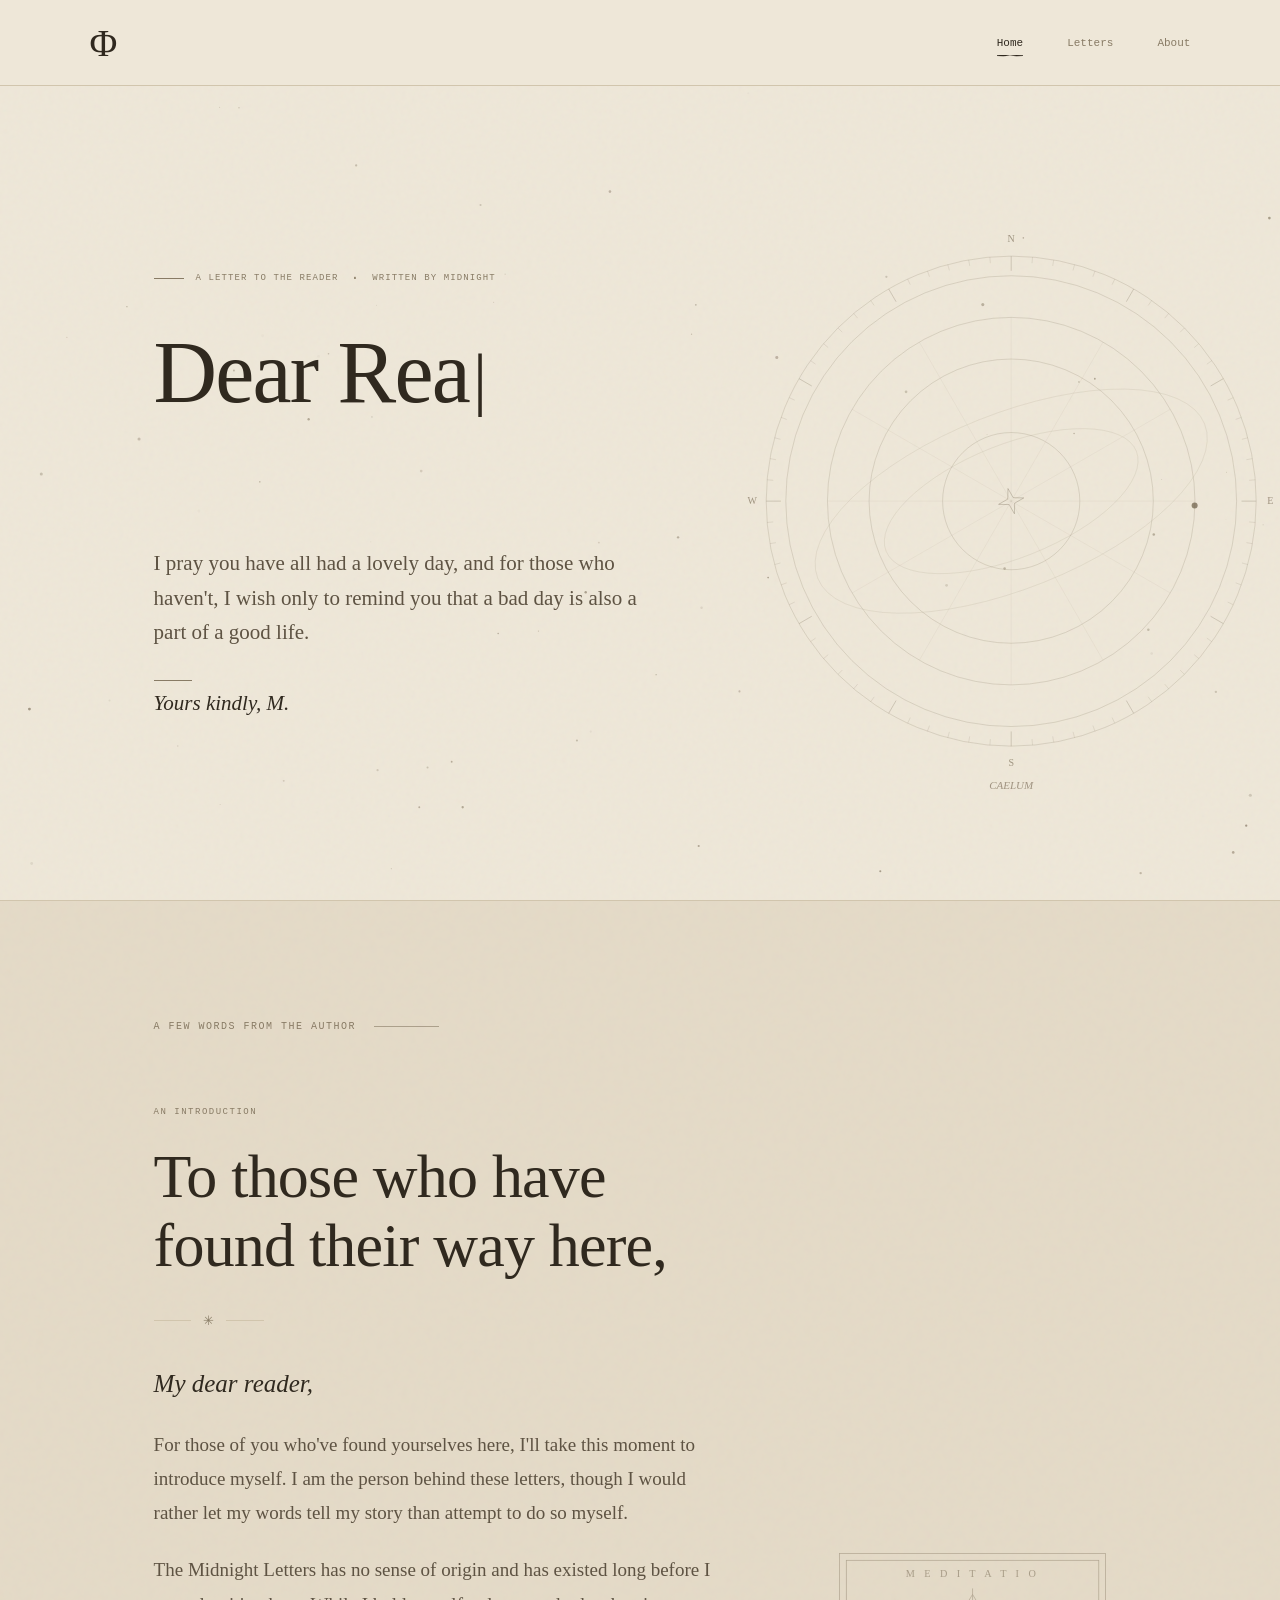
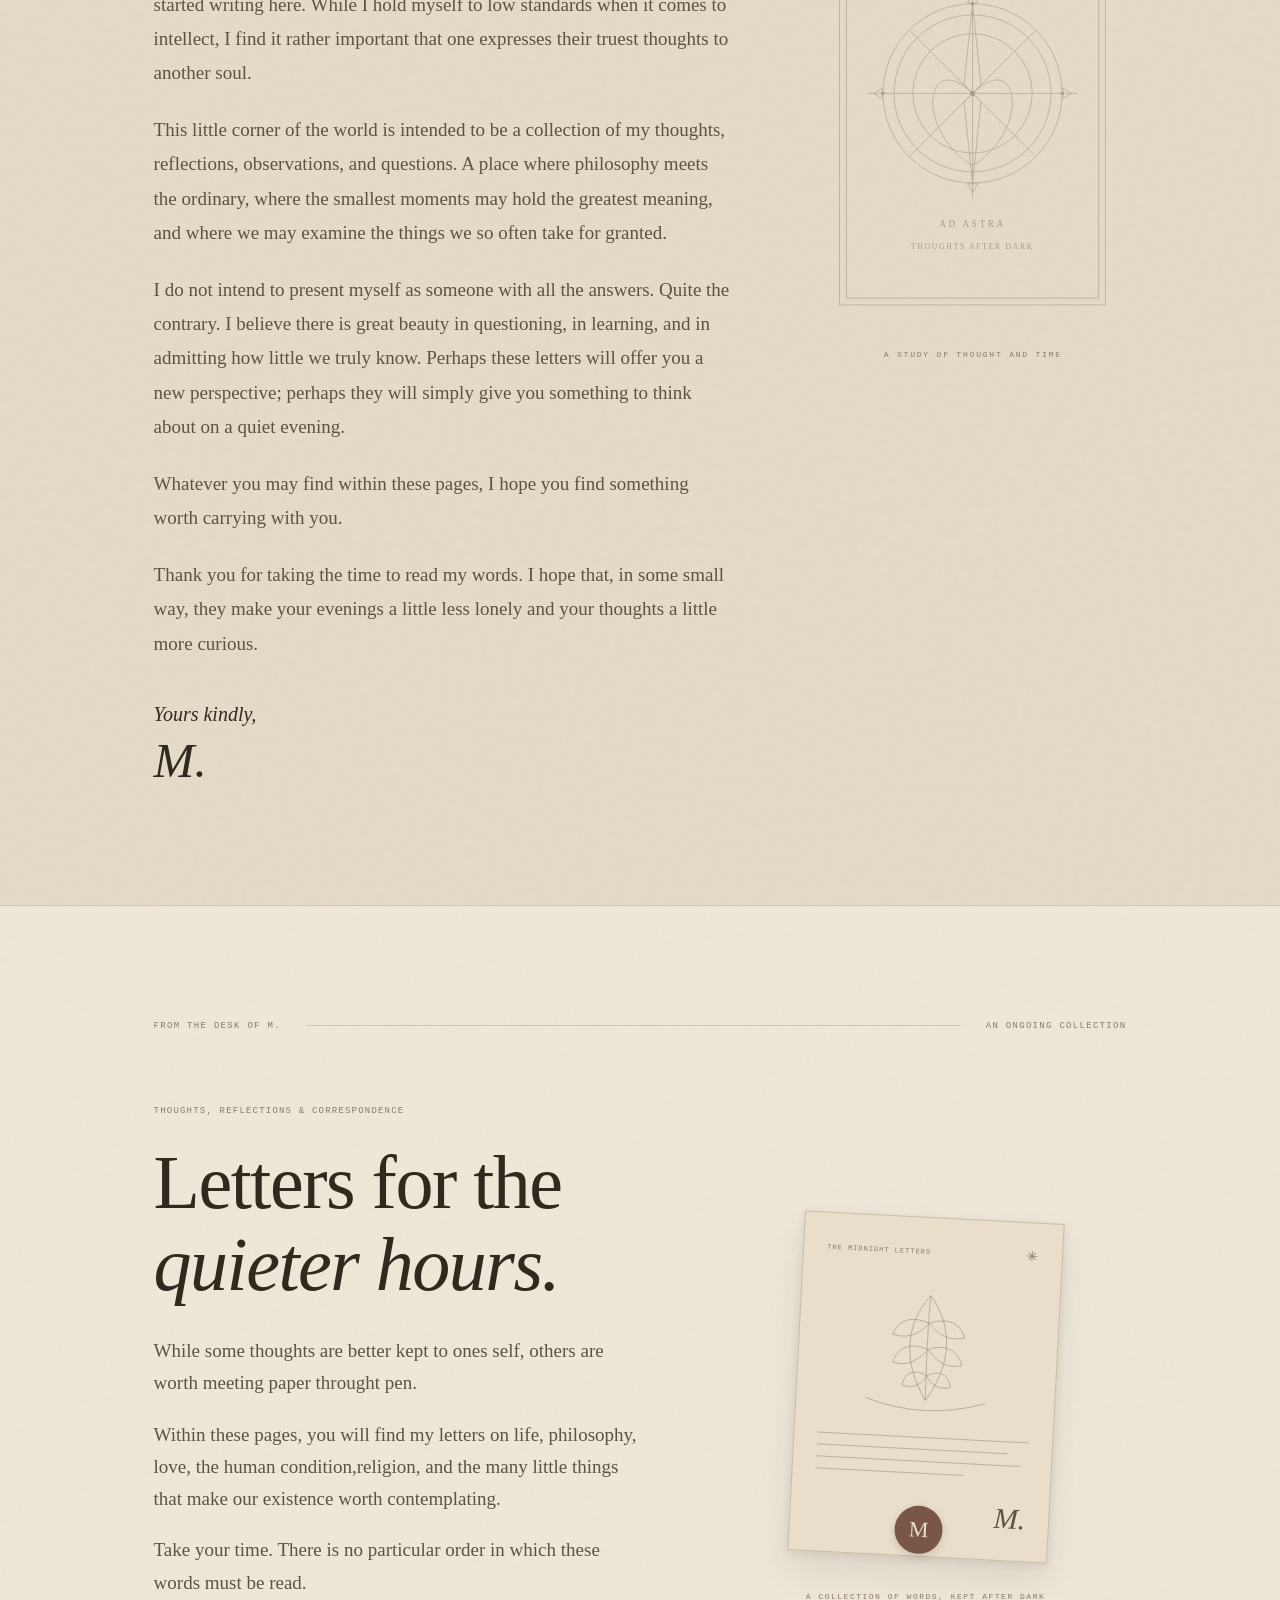
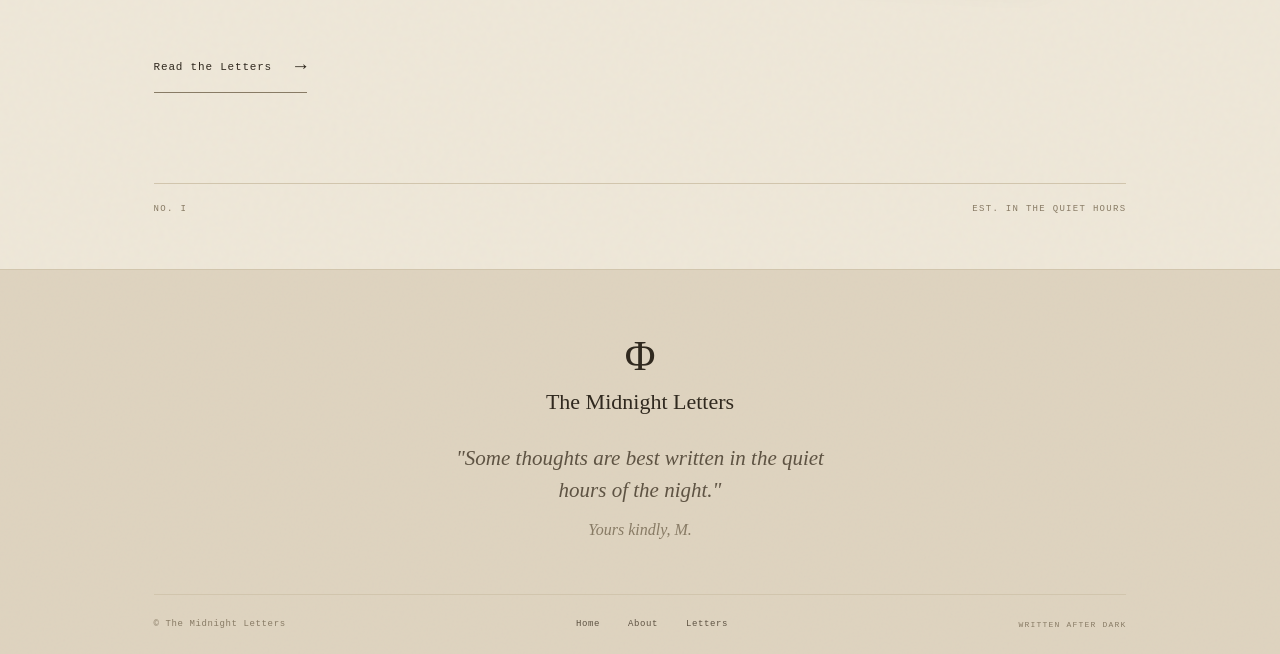
==== commit 827fa3fa: "(chores): fixed the javascript" ====
--- a/index.html
+++ b/index.html
@@ -41,6 +41,7 @@
     <link rel="apple-touch-icon" sizes="180x180" href="assets/favicon_io/apple-touch-icon.png">
     <link rel="manifest" href="assets/favicon_io/site.webmanifest">
     <link rel="stylesheet" href="css/style.css">
+    <script src="js/main.js" defer></script>
 
     <script type="application/ld+json">
 {
